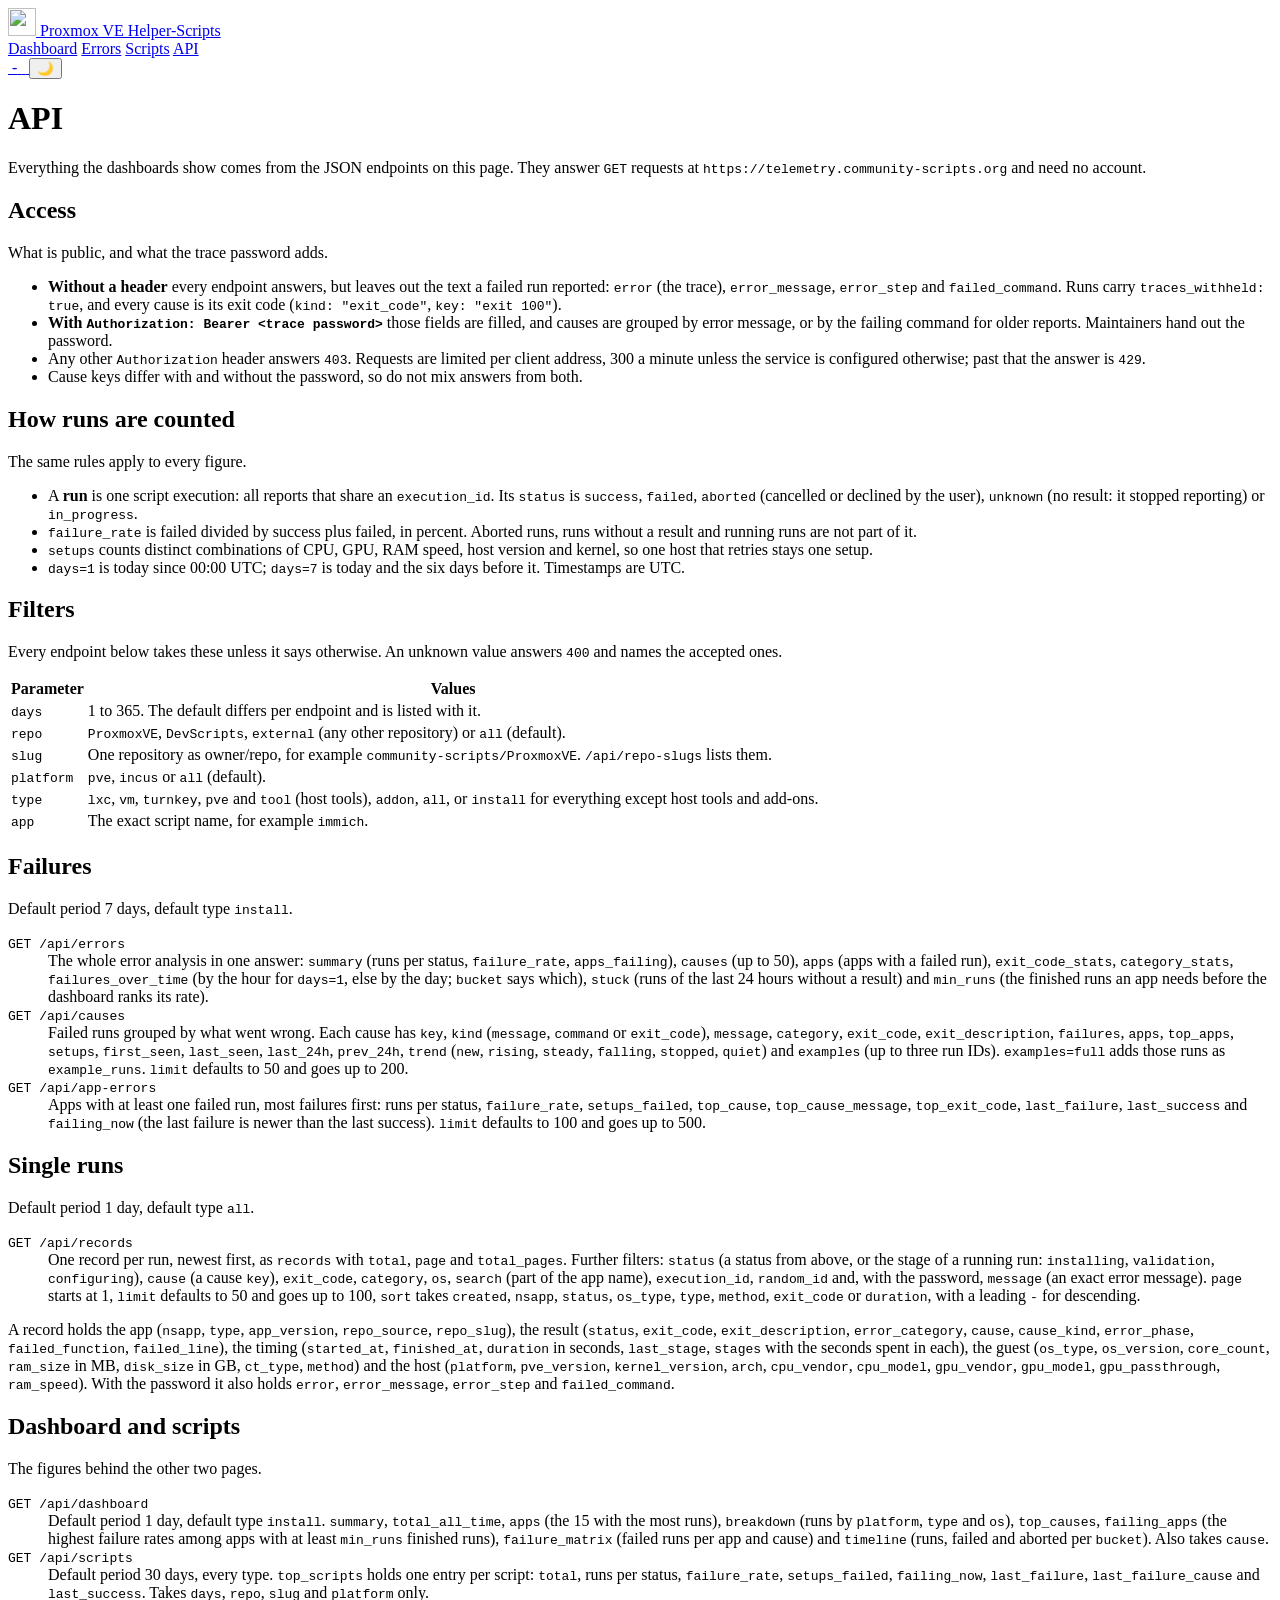
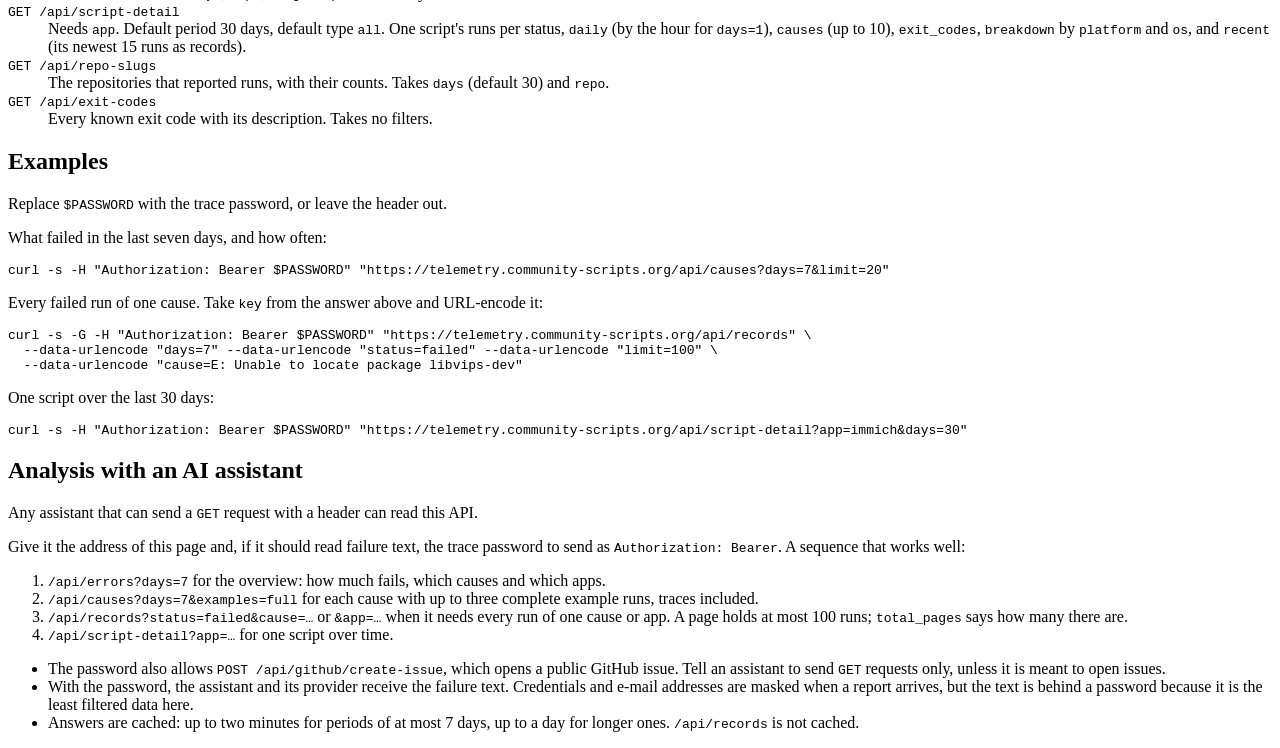
==== cmd/telemetry/public/templates/api-docs.html @ 25e9fcca "Add an API reference page and offer 3 days instead of a year The endpoints were described only at th" ====
<!DOCTYPE html>
<html lang="en">
<head>
    <meta charset="UTF-8">
    <meta name="viewport" content="width=device-width, initial-scale=1.0">
    <title>API - Proxmox VE Helper-Scripts</title>
    <meta name="description" content="The JSON API behind the telemetry dashboards: endpoints, filters and access">
    <link rel="icon" type="image/svg+xml" href="/static/img/logo.svg?v=cs-amber">
    <script src="/static/js/svg-inliner.js" defer></script>
    <link rel="preconnect" href="https://fonts.googleapis.com">
    <link rel="preconnect" href="https://fonts.gstatic.com" crossorigin>
    <link href="https://fonts.googleapis.com/css2?family=Fraunces:opsz,wght@9..144,500..700&family=JetBrains+Mono:wght@400;500;700&family=Manrope:wght@400;500;600;700&display=swap" rel="stylesheet">
    <link rel="stylesheet" href="/static/css/dashboard.css?v=8">
</head>
<body>
    <nav class="navbar">
        <a href="https://community-scripts.github.io/ProxmoxVE/" class="navbar-brand" target="_blank" rel="noopener">
            <img width="28" height="28" src="/static/img/logo.svg?v=cs-amber" alt="" data-brand-logo>
            <span class="brand-name">Proxmox VE Helper-Scripts</span>
        </a>
        <div class="nav-links">
            <a href="/" class="nav-link">Dashboard</a>
            <a href="/error-analysis" class="nav-link">Errors</a>
            <a href="/script-analysis" class="nav-link">Scripts</a>
            <a href="/apidocs" class="nav-link active" aria-current="page">API</a>
        </div>
        <div class="navbar-actions">
            <a href="https://github.com/community-scripts/ProxmoxVE" target="_blank" rel="noopener" class="github-stars" id="githubStars">
                <img src="/static/img/star.svg" alt="">
                <span id="starCount">-</span>
            </a>
            <a href="https://github.com/community-scripts/ProxmoxVE" target="_blank" rel="noopener" class="nav-icon" title="GitHub" aria-label="GitHub">
                <img src="/static/img/github.svg" alt="">
            </a>
            <a href="https://discord.gg/2wvnMDgeFz" target="_blank" rel="noopener" class="nav-icon" title="Discord" aria-label="Discord">
                <img src="/static/img/discord.svg" alt="">
            </a>
            <button type="button" class="theme-toggle nav-icon" id="themeToggle" title="Switch theme" aria-label="Switch theme">
                <span id="themeIcon">🌙</span>
            </button>
        </div>
    </nav>

    <main class="main-content">
        <div class="page-header">
            <h1>API</h1>
            <p>Everything the dashboards show comes from the JSON endpoints on this page. They answer <code>GET</code> requests at <code data-origin>https://telemetry.community-scripts.org</code> and need no account.</p>
        </div>

        <section class="section-card">
            <div class="section-header"><div><h2>Access</h2><p>What is public, and what the trace password adds.</p></div></div>
            <div class="api-body">
                <ul>
                    <li><strong>Without a header</strong> every endpoint answers, but leaves out the text a failed run reported: <code>error</code> (the trace), <code>error_message</code>, <code>error_step</code> and <code>failed_command</code>. Runs carry <code>traces_withheld: true</code>, and every cause is its exit code (<code>kind: "exit_code"</code>, <code>key: "exit 100"</code>).</li>
                    <li><strong>With <code>Authorization: Bearer &lt;trace password&gt;</code></strong> those fields are filled, and causes are grouped by error message, or by the failing command for older reports. Maintainers hand out the password.</li>
                    <li>Any other <code>Authorization</code> header answers <code>403</code>. Requests are limited per client address, 300 a minute unless the service is configured otherwise; past that the answer is <code>429</code>.</li>
                    <li>Cause keys differ with and without the password, so do not mix answers from both.</li>
                </ul>
            </div>
        </section>

        <section class="section-card">
            <div class="section-header"><div><h2>How runs are counted</h2><p>The same rules apply to every figure.</p></div></div>
            <div class="api-body">
                <ul>
                    <li>A <strong>run</strong> is one script execution: all reports that share an <code>execution_id</code>. Its <code>status</code> is <code>success</code>, <code>failed</code>, <code>aborted</code> (cancelled or declined by the user), <code>unknown</code> (no result: it stopped reporting) or <code>in_progress</code>.</li>
                    <li><code>failure_rate</code> is failed divided by success plus failed, in percent. Aborted runs, runs without a result and running runs are not part of it.</li>
                    <li><code>setups</code> counts distinct combinations of CPU, GPU, RAM speed, host version and kernel, so one host that retries stays one setup.</li>
                    <li><code>days=1</code> is today since 00:00 UTC; <code>days=7</code> is today and the six days before it. Timestamps are UTC.</li>
                </ul>
            </div>
        </section>

        <section class="section-card">
            <div class="section-header"><div><h2>Filters</h2><p>Every endpoint below takes these unless it says otherwise. An unknown value answers <code>400</code> and names the accepted ones.</p></div></div>
            <div class="table-wrapper api-body">
                <table class="compact">
                    <thead><tr><th scope="col">Parameter</th><th scope="col">Values</th></tr></thead>
                    <tbody>
                        <tr><td><code>days</code></td><td>1 to 365. The default differs per endpoint and is listed with it.</td></tr>
                        <tr><td><code>repo</code></td><td><code>ProxmoxVE</code>, <code>DevScripts</code>, <code>external</code> (any other repository) or <code>all</code> (default).</td></tr>
                        <tr><td><code>slug</code></td><td>One repository as owner/repo, for example <code>community-scripts/ProxmoxVE</code>. <code>/api/repo-slugs</code> lists them.</td></tr>
                        <tr><td><code>platform</code></td><td><code>pve</code>, <code>incus</code> or <code>all</code> (default).</td></tr>
                        <tr><td><code>type</code></td><td><code>lxc</code>, <code>vm</code>, <code>turnkey</code>, <code>pve</code> and <code>tool</code> (host tools), <code>addon</code>, <code>all</code>, or <code>install</code> for everything except host tools and add-ons.</td></tr>
                        <tr><td><code>app</code></td><td>The exact script name, for example <code>immich</code>.</td></tr>
                    </tbody>
                </table>
            </div>
        </section>

        <section class="section-card">
            <div class="section-header"><div><h2>Failures</h2><p>Default period 7 days, default type <code>install</code>.</p></div></div>
            <div class="api-body">
                <dl class="api-list">
                    <div><dt><code>GET /api/errors</code></dt><dd>The whole error analysis in one answer: <code>summary</code> (runs per status, <code>failure_rate</code>, <code>apps_failing</code>), <code>causes</code> (up to 50), <code>apps</code> (apps with a failed run), <code>exit_code_stats</code>, <code>category_stats</code>, <code>failures_over_time</code> (by the hour for <code>days=1</code>, else by the day; <code>bucket</code> says which), <code>stuck</code> (runs of the last 24 hours without a result) and <code>min_runs</code> (the finished runs an app needs before the dashboard ranks its rate).</dd></div>
                    <div><dt><code>GET /api/causes</code></dt><dd>Failed runs grouped by what went wrong. Each cause has <code>key</code>, <code>kind</code> (<code>message</code>, <code>command</code> or <code>exit_code</code>), <code>message</code>, <code>category</code>, <code>exit_code</code>, <code>exit_description</code>, <code>failures</code>, <code>apps</code>, <code>top_apps</code>, <code>setups</code>, <code>first_seen</code>, <code>last_seen</code>, <code>last_24h</code>, <code>prev_24h</code>, <code>trend</code> (<code>new</code>, <code>rising</code>, <code>steady</code>, <code>falling</code>, <code>stopped</code>, <code>quiet</code>) and <code>examples</code> (up to three run IDs). <code>examples=full</code> adds those runs as <code>example_runs</code>. <code>limit</code> defaults to 50 and goes up to 200.</dd></div>
                    <div><dt><code>GET /api/app-errors</code></dt><dd>Apps with at least one failed run, most failures first: runs per status, <code>failure_rate</code>, <code>setups_failed</code>, <code>top_cause</code>, <code>top_cause_message</code>, <code>top_exit_code</code>, <code>last_failure</code>, <code>last_success</code> and <code>failing_now</code> (the last failure is newer than the last success). <code>limit</code> defaults to 100 and goes up to 500.</dd></div>
                </dl>
            </div>
        </section>

        <section class="section-card">
            <div class="section-header"><div><h2>Single runs</h2><p>Default period 1 day, default type <code>all</code>.</p></div></div>
            <div class="api-body">
                <dl class="api-list">
                    <div><dt><code>GET /api/records</code></dt><dd>One record per run, newest first, as <code>records</code> with <code>total</code>, <code>page</code> and <code>total_pages</code>. Further filters: <code>status</code> (a status from above, or the stage of a running run: <code>installing</code>, <code>validation</code>, <code>configuring</code>), <code>cause</code> (a cause <code>key</code>), <code>exit_code</code>, <code>category</code>, <code>os</code>, <code>search</code> (part of the app name), <code>execution_id</code>, <code>random_id</code> and, with the password, <code>message</code> (an exact error message). <code>page</code> starts at 1, <code>limit</code> defaults to 50 and goes up to 100, <code>sort</code> takes <code>created</code>, <code>nsapp</code>, <code>status</code>, <code>os_type</code>, <code>type</code>, <code>method</code>, <code>exit_code</code> or <code>duration</code>, with a leading <code>-</code> for descending.</dd></div>
                </dl>
                <p class="api-params">A record holds the app (<code>nsapp</code>, <code>type</code>, <code>app_version</code>, <code>repo_source</code>, <code>repo_slug</code>), the result (<code>status</code>, <code>exit_code</code>, <code>exit_description</code>, <code>error_category</code>, <code>cause</code>, <code>cause_kind</code>, <code>error_phase</code>, <code>failed_function</code>, <code>failed_line</code>), the timing (<code>started_at</code>, <code>finished_at</code>, <code>duration</code> in seconds, <code>last_stage</code>, <code>stages</code> with the seconds spent in each), the guest (<code>os_type</code>, <code>os_version</code>, <code>core_count</code>, <code>ram_size</code> in MB, <code>disk_size</code> in GB, <code>ct_type</code>, <code>method</code>) and the host (<code>platform</code>, <code>pve_version</code>, <code>kernel_version</code>, <code>arch</code>, <code>cpu_vendor</code>, <code>cpu_model</code>, <code>gpu_vendor</code>, <code>gpu_model</code>, <code>gpu_passthrough</code>, <code>ram_speed</code>). With the password it also holds <code>error</code>, <code>error_message</code>, <code>error_step</code> and <code>failed_command</code>.</p>
            </div>
        </section>

        <section class="section-card">
            <div class="section-header"><div><h2>Dashboard and scripts</h2><p>The figures behind the other two pages.</p></div></div>
            <div class="api-body">
                <dl class="api-list">
                    <div><dt><code>GET /api/dashboard</code></dt><dd>Default period 1 day, default type <code>install</code>. <code>summary</code>, <code>total_all_time</code>, <code>apps</code> (the 15 with the most runs), <code>breakdown</code> (runs by <code>platform</code>, <code>type</code> and <code>os</code>), <code>top_causes</code>, <code>failing_apps</code> (the highest failure rates among apps with at least <code>min_runs</code> finished runs), <code>failure_matrix</code> (failed runs per app and cause) and <code>timeline</code> (runs, failed and aborted per <code>bucket</code>). Also takes <code>cause</code>.</dd></div>
                    <div><dt><code>GET /api/scripts</code></dt><dd>Default period 30 days, every type. <code>top_scripts</code> holds one entry per script: <code>total</code>, runs per status, <code>failure_rate</code>, <code>setups_failed</code>, <code>failing_now</code>, <code>last_failure</code>, <code>last_failure_cause</code> and <code>last_success</code>. Takes <code>days</code>, <code>repo</code>, <code>slug</code> and <code>platform</code> only.</dd></div>
                    <div><dt><code>GET /api/script-detail</code></dt><dd>Needs <code>app</code>. Default period 30 days, default type <code>all</code>. One script's runs per status, <code>daily</code> (by the hour for <code>days=1</code>), <code>causes</code> (up to 10), <code>exit_codes</code>, <code>breakdown</code> by <code>platform</code> and <code>os</code>, and <code>recent</code> (its newest 15 runs as records).</dd></div>
                    <div><dt><code>GET /api/repo-slugs</code></dt><dd>The repositories that reported runs, with their counts. Takes <code>days</code> (default 30) and <code>repo</code>.</dd></div>
                    <div><dt><code>GET /api/exit-codes</code></dt><dd>Every known exit code with its description. Takes no filters.</dd></div>
                </dl>
            </div>
        </section>

        <section class="section-card">
            <div class="section-header"><div><h2>Examples</h2><p>Replace <code>$PASSWORD</code> with the trace password, or leave the header out.</p></div></div>
            <div class="api-body">
                <p>What failed in the last seven days, and how often:</p>
                <pre>curl -s -H "Authorization: Bearer $PASSWORD" "<span data-origin>https://telemetry.community-scripts.org</span>/api/causes?days=7&amp;limit=20"</pre>
                <p>Every failed run of one cause. Take <code>key</code> from the answer above and URL-encode it:</p>
                <pre>curl -s -G -H "Authorization: Bearer $PASSWORD" "<span data-origin>https://telemetry.community-scripts.org</span>/api/records" \
  --data-urlencode "days=7" --data-urlencode "status=failed" --data-urlencode "limit=100" \
  --data-urlencode "cause=E: Unable to locate package libvips-dev"</pre>
                <p>One script over the last 30 days:</p>
                <pre>curl -s -H "Authorization: Bearer $PASSWORD" "<span data-origin>https://telemetry.community-scripts.org</span>/api/script-detail?app=immich&amp;days=30"</pre>
            </div>
        </section>

        <section class="section-card">
            <div class="section-header"><div><h2>Analysis with an AI assistant</h2><p>Any assistant that can send a <code>GET</code> request with a header can read this API.</p></div></div>
            <div class="api-body">
                <p>Give it the address of this page and, if it should read failure text, the trace password to send as <code>Authorization: Bearer</code>. A sequence that works well:</p>
                <ol>
                    <li><code>/api/errors?days=7</code> for the overview: how much fails, which causes and which apps.</li>
                    <li><code>/api/causes?days=7&amp;examples=full</code> for each cause with up to three complete example runs, traces included.</li>
                    <li><code>/api/records?status=failed&amp;cause=…</code> or <code>&amp;app=…</code> when it needs every run of one cause or app. A page holds at most 100 runs; <code>total_pages</code> says how many there are.</li>
                    <li><code>/api/script-detail?app=…</code> for one script over time.</li>
                </ol>
                <ul>
                    <li>The password also allows <code>POST /api/github/create-issue</code>, which opens a public GitHub issue. Tell an assistant to send <code>GET</code> requests only, unless it is meant to open issues.</li>
                    <li>With the password, the assistant and its provider receive the failure text. Credentials and e-mail addresses are masked when a report arrives, but the text is behind a password because it is the least filtered data here.</li>
                    <li>Answers are cached: up to two minutes for periods of at most 7 days, up to a day for longer ones. <code>/api/records</code> is not cached.</li>
                </ul>
            </div>
        </section>
    </main>

    <script src="/static/js/runs.js?v=4"></script>
    <script src="/static/js/api-docs.js?v=1"></script>
</body>
</html>
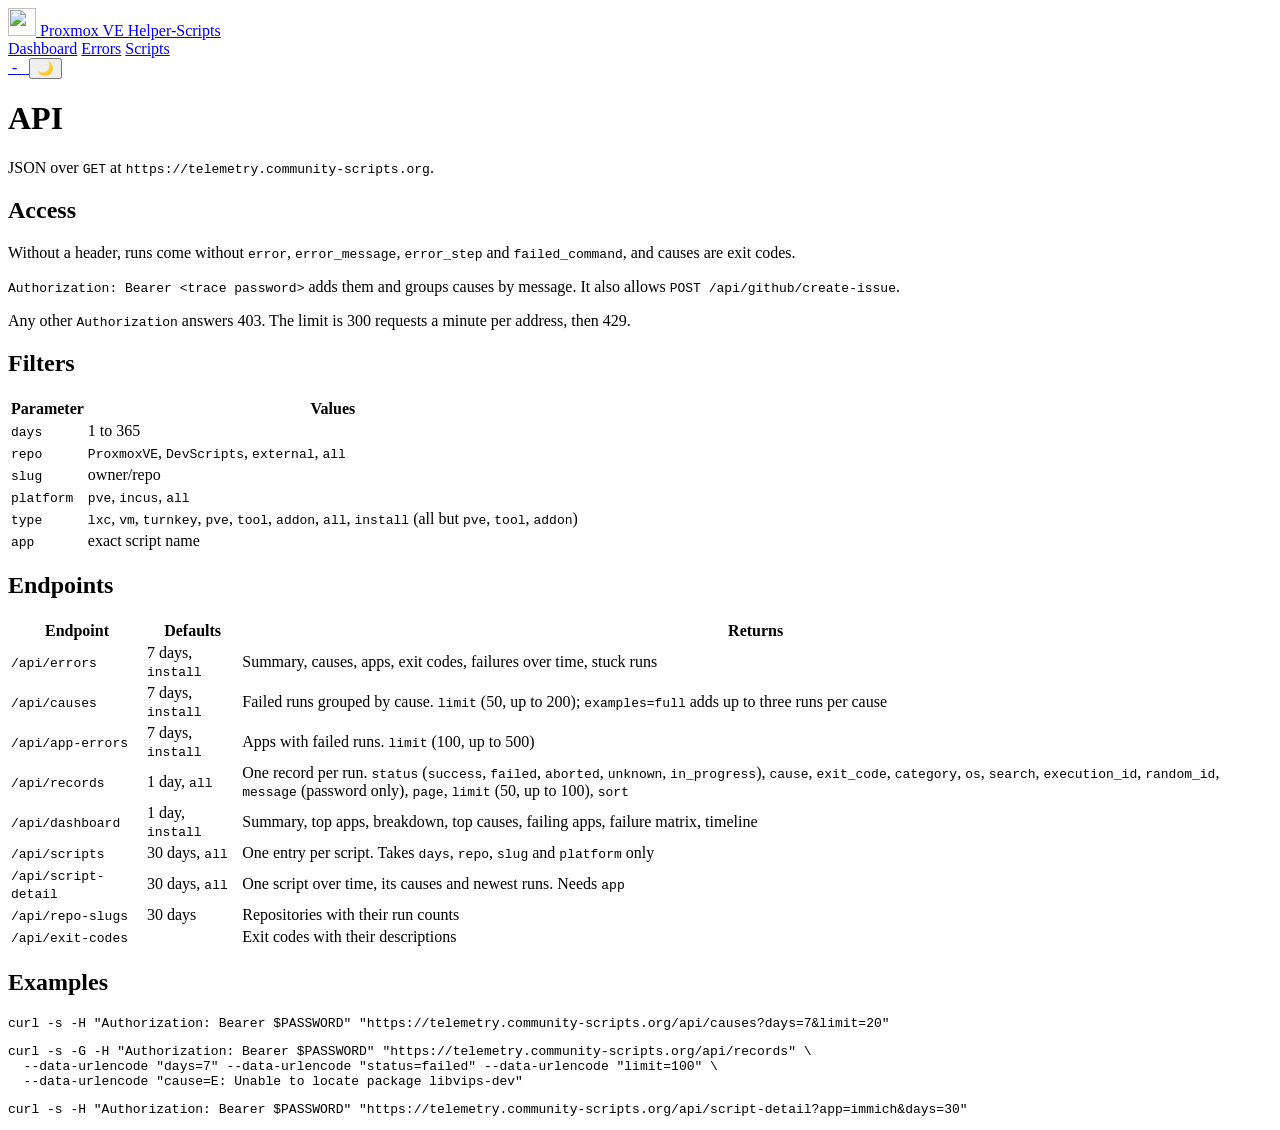
==== commit 7c3b15be: "Take the API reference out of the menu and cut it down The reference is of use to maintainers only, " ====
--- a/cmd/telemetry/public/templates/api-docs.html
+++ b/cmd/telemetry/public/templates/api-docs.html
@@ -4,13 +4,13 @@
     <meta charset="UTF-8">
     <meta name="viewport" content="width=device-width, initial-scale=1.0">
     <title>API - Proxmox VE Helper-Scripts</title>
-    <meta name="description" content="The JSON API behind the telemetry dashboards: endpoints, filters and access">
+    <meta name="description" content="The JSON API behind the telemetry dashboards">
     <link rel="icon" type="image/svg+xml" href="/static/img/logo.svg?v=cs-amber">
     <script src="/static/js/svg-inliner.js" defer></script>
     <link rel="preconnect" href="https://fonts.googleapis.com">
     <link rel="preconnect" href="https://fonts.gstatic.com" crossorigin>
     <link href="https://fonts.googleapis.com/css2?family=Fraunces:opsz,wght@9..144,500..700&family=JetBrains+Mono:wght@400;500;700&family=Manrope:wght@400;500;600;700&display=swap" rel="stylesheet">
-    <link rel="stylesheet" href="/static/css/dashboard.css?v=8">
+    <link rel="stylesheet" href="/static/css/dashboard.css?v=9">
 </head>
 <body>
     <nav class="navbar">
@@ -22,7 +22,6 @@
             <a href="/" class="nav-link">Dashboard</a>
             <a href="/error-analysis" class="nav-link">Errors</a>
             <a href="/script-analysis" class="nav-link">Scripts</a>
-            <a href="/apidocs" class="nav-link active" aria-current="page">API</a>
         </div>
         <div class="navbar-actions">
             <a href="https://github.com/community-scripts/ProxmoxVE" target="_blank" rel="noopener" class="github-stars" id="githubStars">
@@ -44,113 +43,63 @@
     <main class="main-content">
         <div class="page-header">
             <h1>API</h1>
-            <p>Everything the dashboards show comes from the JSON endpoints on this page. They answer <code>GET</code> requests at <code data-origin>https://telemetry.community-scripts.org</code> and need no account.</p>
+            <p>JSON over <code>GET</code> at <code data-origin>https://telemetry.community-scripts.org</code>.</p>
         </div>
 
         <section class="section-card">
-            <div class="section-header"><div><h2>Access</h2><p>What is public, and what the trace password adds.</p></div></div>
+            <div class="section-header"><div><h2>Access</h2></div></div>
             <div class="api-body">
-                <ul>
-                    <li><strong>Without a header</strong> every endpoint answers, but leaves out the text a failed run reported: <code>error</code> (the trace), <code>error_message</code>, <code>error_step</code> and <code>failed_command</code>. Runs carry <code>traces_withheld: true</code>, and every cause is its exit code (<code>kind: "exit_code"</code>, <code>key: "exit 100"</code>).</li>
-                    <li><strong>With <code>Authorization: Bearer &lt;trace password&gt;</code></strong> those fields are filled, and causes are grouped by error message, or by the failing command for older reports. Maintainers hand out the password.</li>
-                    <li>Any other <code>Authorization</code> header answers <code>403</code>. Requests are limited per client address, 300 a minute unless the service is configured otherwise; past that the answer is <code>429</code>.</li>
-                    <li>Cause keys differ with and without the password, so do not mix answers from both.</li>
-                </ul>
+                <p>Without a header, runs come without <code>error</code>, <code>error_message</code>, <code>error_step</code> and <code>failed_command</code>, and causes are exit codes.</p>
+                <p><code>Authorization: Bearer &lt;trace password&gt;</code> adds them and groups causes by message. It also allows <code>POST /api/github/create-issue</code>.</p>
+                <p>Any other <code>Authorization</code> answers 403. The limit is 300 requests a minute per address, then 429.</p>
             </div>
         </section>
 
         <section class="section-card">
-            <div class="section-header"><div><h2>How runs are counted</h2><p>The same rules apply to every figure.</p></div></div>
-            <div class="api-body">
-                <ul>
-                    <li>A <strong>run</strong> is one script execution: all reports that share an <code>execution_id</code>. Its <code>status</code> is <code>success</code>, <code>failed</code>, <code>aborted</code> (cancelled or declined by the user), <code>unknown</code> (no result: it stopped reporting) or <code>in_progress</code>.</li>
-                    <li><code>failure_rate</code> is failed divided by success plus failed, in percent. Aborted runs, runs without a result and running runs are not part of it.</li>
-                    <li><code>setups</code> counts distinct combinations of CPU, GPU, RAM speed, host version and kernel, so one host that retries stays one setup.</li>
-                    <li><code>days=1</code> is today since 00:00 UTC; <code>days=7</code> is today and the six days before it. Timestamps are UTC.</li>
-                </ul>
-            </div>
-        </section>
-
-        <section class="section-card">
-            <div class="section-header"><div><h2>Filters</h2><p>Every endpoint below takes these unless it says otherwise. An unknown value answers <code>400</code> and names the accepted ones.</p></div></div>
+            <div class="section-header"><div><h2>Filters</h2></div></div>
             <div class="table-wrapper api-body">
                 <table class="compact">
                     <thead><tr><th scope="col">Parameter</th><th scope="col">Values</th></tr></thead>
                     <tbody>
-                        <tr><td><code>days</code></td><td>1 to 365. The default differs per endpoint and is listed with it.</td></tr>
-                        <tr><td><code>repo</code></td><td><code>ProxmoxVE</code>, <code>DevScripts</code>, <code>external</code> (any other repository) or <code>all</code> (default).</td></tr>
-                        <tr><td><code>slug</code></td><td>One repository as owner/repo, for example <code>community-scripts/ProxmoxVE</code>. <code>/api/repo-slugs</code> lists them.</td></tr>
-                        <tr><td><code>platform</code></td><td><code>pve</code>, <code>incus</code> or <code>all</code> (default).</td></tr>
-                        <tr><td><code>type</code></td><td><code>lxc</code>, <code>vm</code>, <code>turnkey</code>, <code>pve</code> and <code>tool</code> (host tools), <code>addon</code>, <code>all</code>, or <code>install</code> for everything except host tools and add-ons.</td></tr>
-                        <tr><td><code>app</code></td><td>The exact script name, for example <code>immich</code>.</td></tr>
+                        <tr><td><code>days</code></td><td>1 to 365</td></tr>
+                        <tr><td><code>repo</code></td><td><code>ProxmoxVE</code>, <code>DevScripts</code>, <code>external</code>, <code>all</code></td></tr>
+                        <tr><td><code>slug</code></td><td>owner/repo</td></tr>
+                        <tr><td><code>platform</code></td><td><code>pve</code>, <code>incus</code>, <code>all</code></td></tr>
+                        <tr><td><code>type</code></td><td><code>lxc</code>, <code>vm</code>, <code>turnkey</code>, <code>pve</code>, <code>tool</code>, <code>addon</code>, <code>all</code>, <code>install</code> (all but <code>pve</code>, <code>tool</code>, <code>addon</code>)</td></tr>
+                        <tr><td><code>app</code></td><td>exact script name</td></tr>
                     </tbody>
                 </table>
             </div>
         </section>
 
         <section class="section-card">
-            <div class="section-header"><div><h2>Failures</h2><p>Default period 7 days, default type <code>install</code>.</p></div></div>
-            <div class="api-body">
-                <dl class="api-list">
-                    <div><dt><code>GET /api/errors</code></dt><dd>The whole error analysis in one answer: <code>summary</code> (runs per status, <code>failure_rate</code>, <code>apps_failing</code>), <code>causes</code> (up to 50), <code>apps</code> (apps with a failed run), <code>exit_code_stats</code>, <code>category_stats</code>, <code>failures_over_time</code> (by the hour for <code>days=1</code>, else by the day; <code>bucket</code> says which), <code>stuck</code> (runs of the last 24 hours without a result) and <code>min_runs</code> (the finished runs an app needs before the dashboard ranks its rate).</dd></div>
-                    <div><dt><code>GET /api/causes</code></dt><dd>Failed runs grouped by what went wrong. Each cause has <code>key</code>, <code>kind</code> (<code>message</code>, <code>command</code> or <code>exit_code</code>), <code>message</code>, <code>category</code>, <code>exit_code</code>, <code>exit_description</code>, <code>failures</code>, <code>apps</code>, <code>top_apps</code>, <code>setups</code>, <code>first_seen</code>, <code>last_seen</code>, <code>last_24h</code>, <code>prev_24h</code>, <code>trend</code> (<code>new</code>, <code>rising</code>, <code>steady</code>, <code>falling</code>, <code>stopped</code>, <code>quiet</code>) and <code>examples</code> (up to three run IDs). <code>examples=full</code> adds those runs as <code>example_runs</code>. <code>limit</code> defaults to 50 and goes up to 200.</dd></div>
-                    <div><dt><code>GET /api/app-errors</code></dt><dd>Apps with at least one failed run, most failures first: runs per status, <code>failure_rate</code>, <code>setups_failed</code>, <code>top_cause</code>, <code>top_cause_message</code>, <code>top_exit_code</code>, <code>last_failure</code>, <code>last_success</code> and <code>failing_now</code> (the last failure is newer than the last success). <code>limit</code> defaults to 100 and goes up to 500.</dd></div>
-                </dl>
+            <div class="section-header"><div><h2>Endpoints</h2></div></div>
+            <div class="table-wrapper api-body">
+                <table class="compact">
+                    <thead><tr><th scope="col">Endpoint</th><th scope="col">Defaults</th><th scope="col">Returns</th></tr></thead>
+                    <tbody>
+                        <tr><td><code>/api/errors</code></td><td>7 days, <code>install</code></td><td>Summary, causes, apps, exit codes, failures over time, stuck runs</td></tr>
+                        <tr><td><code>/api/causes</code></td><td>7 days, <code>install</code></td><td>Failed runs grouped by cause. <code>limit</code> (50, up to 200); <code>examples=full</code> adds up to three runs per cause</td></tr>
+                        <tr><td><code>/api/app-errors</code></td><td>7 days, <code>install</code></td><td>Apps with failed runs. <code>limit</code> (100, up to 500)</td></tr>
+                        <tr><td><code>/api/records</code></td><td>1 day, <code>all</code></td><td>One record per run. <code>status</code> (<code>success</code>, <code>failed</code>, <code>aborted</code>, <code>unknown</code>, <code>in_progress</code>), <code>cause</code>, <code>exit_code</code>, <code>category</code>, <code>os</code>, <code>search</code>, <code>execution_id</code>, <code>random_id</code>, <code>message</code> (password only), <code>page</code>, <code>limit</code> (50, up to 100), <code>sort</code></td></tr>
+                        <tr><td><code>/api/dashboard</code></td><td>1 day, <code>install</code></td><td>Summary, top apps, breakdown, top causes, failing apps, failure matrix, timeline</td></tr>
+                        <tr><td><code>/api/scripts</code></td><td>30 days, <code>all</code></td><td>One entry per script. Takes <code>days</code>, <code>repo</code>, <code>slug</code> and <code>platform</code> only</td></tr>
+                        <tr><td><code>/api/script-detail</code></td><td>30 days, <code>all</code></td><td>One script over time, its causes and newest runs. Needs <code>app</code></td></tr>
+                        <tr><td><code>/api/repo-slugs</code></td><td>30 days</td><td>Repositories with their run counts</td></tr>
+                        <tr><td><code>/api/exit-codes</code></td><td></td><td>Exit codes with their descriptions</td></tr>
+                    </tbody>
+                </table>
             </div>
         </section>
 
         <section class="section-card">
-            <div class="section-header"><div><h2>Single runs</h2><p>Default period 1 day, default type <code>all</code>.</p></div></div>
+            <div class="section-header"><div><h2>Examples</h2></div></div>
             <div class="api-body">
-                <dl class="api-list">
-                    <div><dt><code>GET /api/records</code></dt><dd>One record per run, newest first, as <code>records</code> with <code>total</code>, <code>page</code> and <code>total_pages</code>. Further filters: <code>status</code> (a status from above, or the stage of a running run: <code>installing</code>, <code>validation</code>, <code>configuring</code>), <code>cause</code> (a cause <code>key</code>), <code>exit_code</code>, <code>category</code>, <code>os</code>, <code>search</code> (part of the app name), <code>execution_id</code>, <code>random_id</code> and, with the password, <code>message</code> (an exact error message). <code>page</code> starts at 1, <code>limit</code> defaults to 50 and goes up to 100, <code>sort</code> takes <code>created</code>, <code>nsapp</code>, <code>status</code>, <code>os_type</code>, <code>type</code>, <code>method</code>, <code>exit_code</code> or <code>duration</code>, with a leading <code>-</code> for descending.</dd></div>
-                </dl>
-                <p class="api-params">A record holds the app (<code>nsapp</code>, <code>type</code>, <code>app_version</code>, <code>repo_source</code>, <code>repo_slug</code>), the result (<code>status</code>, <code>exit_code</code>, <code>exit_description</code>, <code>error_category</code>, <code>cause</code>, <code>cause_kind</code>, <code>error_phase</code>, <code>failed_function</code>, <code>failed_line</code>), the timing (<code>started_at</code>, <code>finished_at</code>, <code>duration</code> in seconds, <code>last_stage</code>, <code>stages</code> with the seconds spent in each), the guest (<code>os_type</code>, <code>os_version</code>, <code>core_count</code>, <code>ram_size</code> in MB, <code>disk_size</code> in GB, <code>ct_type</code>, <code>method</code>) and the host (<code>platform</code>, <code>pve_version</code>, <code>kernel_version</code>, <code>arch</code>, <code>cpu_vendor</code>, <code>cpu_model</code>, <code>gpu_vendor</code>, <code>gpu_model</code>, <code>gpu_passthrough</code>, <code>ram_speed</code>). With the password it also holds <code>error</code>, <code>error_message</code>, <code>error_step</code> and <code>failed_command</code>.</p>
-            </div>
-        </section>
-
-        <section class="section-card">
-            <div class="section-header"><div><h2>Dashboard and scripts</h2><p>The figures behind the other two pages.</p></div></div>
-            <div class="api-body">
-                <dl class="api-list">
-                    <div><dt><code>GET /api/dashboard</code></dt><dd>Default period 1 day, default type <code>install</code>. <code>summary</code>, <code>total_all_time</code>, <code>apps</code> (the 15 with the most runs), <code>breakdown</code> (runs by <code>platform</code>, <code>type</code> and <code>os</code>), <code>top_causes</code>, <code>failing_apps</code> (the highest failure rates among apps with at least <code>min_runs</code> finished runs), <code>failure_matrix</code> (failed runs per app and cause) and <code>timeline</code> (runs, failed and aborted per <code>bucket</code>). Also takes <code>cause</code>.</dd></div>
-                    <div><dt><code>GET /api/scripts</code></dt><dd>Default period 30 days, every type. <code>top_scripts</code> holds one entry per script: <code>total</code>, runs per status, <code>failure_rate</code>, <code>setups_failed</code>, <code>failing_now</code>, <code>last_failure</code>, <code>last_failure_cause</code> and <code>last_success</code>. Takes <code>days</code>, <code>repo</code>, <code>slug</code> and <code>platform</code> only.</dd></div>
-                    <div><dt><code>GET /api/script-detail</code></dt><dd>Needs <code>app</code>. Default period 30 days, default type <code>all</code>. One script's runs per status, <code>daily</code> (by the hour for <code>days=1</code>), <code>causes</code> (up to 10), <code>exit_codes</code>, <code>breakdown</code> by <code>platform</code> and <code>os</code>, and <code>recent</code> (its newest 15 runs as records).</dd></div>
-                    <div><dt><code>GET /api/repo-slugs</code></dt><dd>The repositories that reported runs, with their counts. Takes <code>days</code> (default 30) and <code>repo</code>.</dd></div>
-                    <div><dt><code>GET /api/exit-codes</code></dt><dd>Every known exit code with its description. Takes no filters.</dd></div>
-                </dl>
-            </div>
-        </section>
-
-        <section class="section-card">
-            <div class="section-header"><div><h2>Examples</h2><p>Replace <code>$PASSWORD</code> with the trace password, or leave the header out.</p></div></div>
-            <div class="api-body">
-                <p>What failed in the last seven days, and how often:</p>
                 <pre>curl -s -H "Authorization: Bearer $PASSWORD" "<span data-origin>https://telemetry.community-scripts.org</span>/api/causes?days=7&amp;limit=20"</pre>
-                <p>Every failed run of one cause. Take <code>key</code> from the answer above and URL-encode it:</p>
                 <pre>curl -s -G -H "Authorization: Bearer $PASSWORD" "<span data-origin>https://telemetry.community-scripts.org</span>/api/records" \
   --data-urlencode "days=7" --data-urlencode "status=failed" --data-urlencode "limit=100" \
   --data-urlencode "cause=E: Unable to locate package libvips-dev"</pre>
-                <p>One script over the last 30 days:</p>
                 <pre>curl -s -H "Authorization: Bearer $PASSWORD" "<span data-origin>https://telemetry.community-scripts.org</span>/api/script-detail?app=immich&amp;days=30"</pre>
-            </div>
-        </section>
-
-        <section class="section-card">
-            <div class="section-header"><div><h2>Analysis with an AI assistant</h2><p>Any assistant that can send a <code>GET</code> request with a header can read this API.</p></div></div>
-            <div class="api-body">
-                <p>Give it the address of this page and, if it should read failure text, the trace password to send as <code>Authorization: Bearer</code>. A sequence that works well:</p>
-                <ol>
-                    <li><code>/api/errors?days=7</code> for the overview: how much fails, which causes and which apps.</li>
-                    <li><code>/api/causes?days=7&amp;examples=full</code> for each cause with up to three complete example runs, traces included.</li>
-                    <li><code>/api/records?status=failed&amp;cause=…</code> or <code>&amp;app=…</code> when it needs every run of one cause or app. A page holds at most 100 runs; <code>total_pages</code> says how many there are.</li>
-                    <li><code>/api/script-detail?app=…</code> for one script over time.</li>
-                </ol>
-                <ul>
-                    <li>The password also allows <code>POST /api/github/create-issue</code>, which opens a public GitHub issue. Tell an assistant to send <code>GET</code> requests only, unless it is meant to open issues.</li>
-                    <li>With the password, the assistant and its provider receive the failure text. Credentials and e-mail addresses are masked when a report arrives, but the text is behind a password because it is the least filtered data here.</li>
-                    <li>Answers are cached: up to two minutes for periods of at most 7 days, up to a day for longer ones. <code>/api/records</code> is not cached.</li>
-                </ul>
             </div>
         </section>
     </main>
